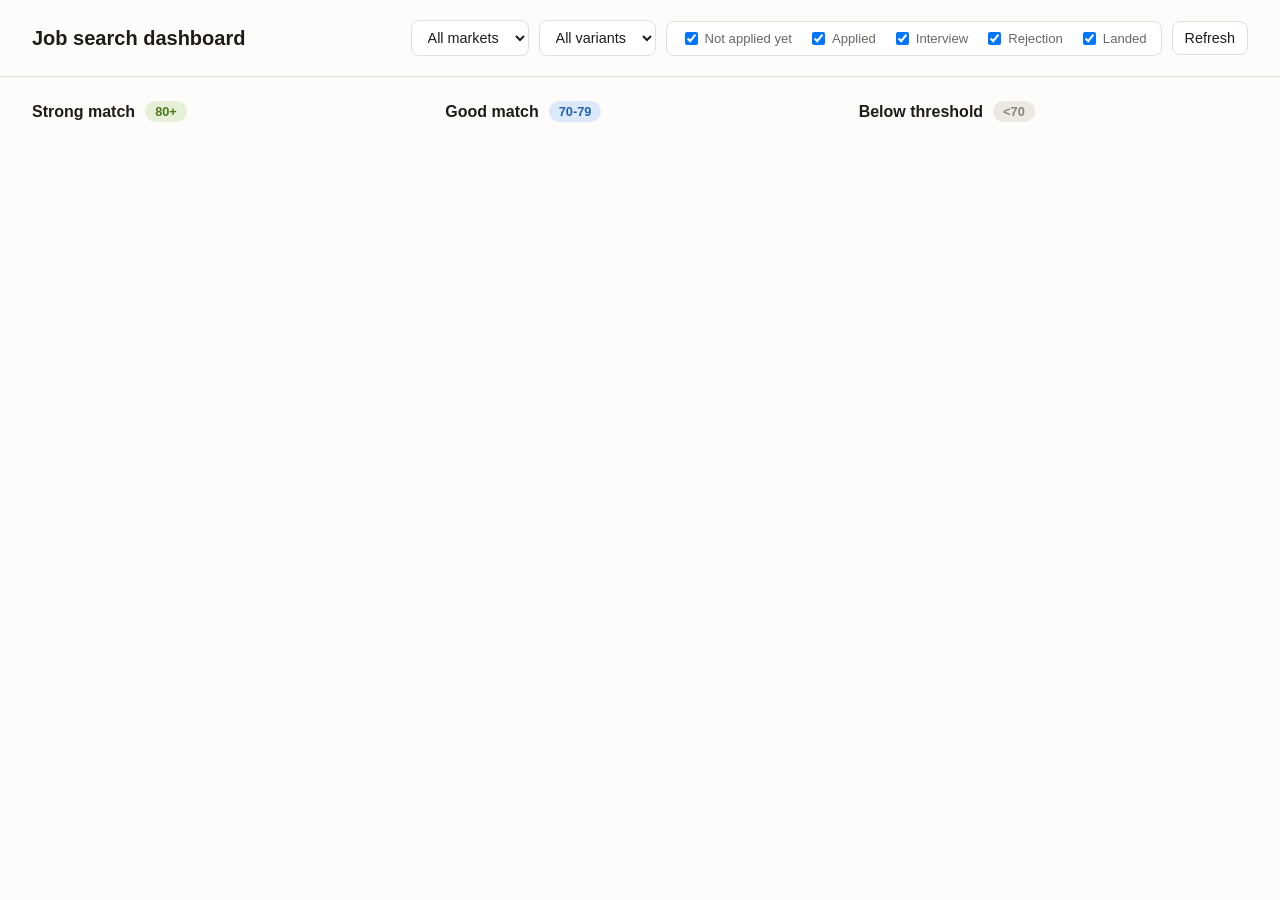
==== templates/index.html @ 06a0555b "mvp" ====
<!doctype html>
<html lang="en">
<head>
  <meta charset="utf-8">
  <meta name="viewport" content="width=device-width, initial-scale=1">
  <title>Job Search Dashboard</title>
  <link rel="stylesheet" href="/static/style.css">
</head>
<body>
  <header class="topbar">
    <h1>Job search dashboard</h1>
    <div class="controls">
      <select id="marketFilter">
        <option value="all">All markets</option>
        <option value="UK">UK</option>
        <option value="US">US</option>
      </select>
      <select id="variantFilter">
        <option value="all">All variants</option>
      </select>
      <div class="status-filter" id="statusFilter"></div>
      <button id="refreshBtn">Refresh</button>
    </div>
  </header>

  <main>
    <div class="board" id="board">
      <section class="column" data-tier="strong">
        <div class="column-header">
          <span class="column-title">Strong match</span>
          <span class="badge badge-strong">80+</span>
          <span class="count" id="count-strong"></span>
        </div>
        <div class="cards" id="cards-strong"></div>
      </section>
      <section class="column" data-tier="good">
        <div class="column-header">
          <span class="column-title">Good match</span>
          <span class="badge badge-good">70-79</span>
          <span class="count" id="count-good"></span>
        </div>
        <div class="cards" id="cards-good"></div>
      </section>
      <section class="column" data-tier="below">
        <div class="column-header">
          <span class="column-title">Below threshold</span>
          <span class="badge badge-below">&lt;70</span>
          <span class="count" id="count-below"></span>
        </div>
        <div class="cards" id="cards-below"></div>
      </section>
    </div>

    <p class="empty-state" id="emptyState" hidden>No postings match the current filters.</p>
  </main>

  <div class="modal-backdrop" id="detailBackdrop" hidden>
    <section class="detail-panel" id="detailPanel" role="dialog" aria-modal="true">
      <button class="close-btn" id="closeDetail">&times;</button>
      <div class="detail-header">
        <h2 id="detailCompany"></h2>
        <span class="badge" id="detailScoreBadge"></span>
      </div>
      <div class="detail-role" id="detailRole"></div>
      <div class="detail-meta" id="detailMeta"></div>
      <h3 class="detail-section-label" id="detailSummaryLabel">Recruiter review</h3>
      <p class="detail-summary" id="detailSummary"></p>
      <div class="detail-row">
        <strong>Status:</strong>
        <select id="detailStatus"></select>
      </div>
      <div class="detail-row" id="detailAppliedRow" hidden>
        <strong>Applied status (from log):</strong> <span id="detailApplied"></span>
      </div>
      <div class="detail-row">
        <a id="detailUrl" href="#" target="_blank" rel="noopener">View posting</a>
      </div>
    </section>
  </div>

  <script src="/static/app.js"></script>
</body>
</html>
---- static/style.css ----
:root {
  --border: #e3e0da;
  --text: #1f1c18;
  --text-muted: #6b675f;
  --bg: #fdfcfb;
  --strong-bg: #e6f0d8;
  --strong-text: #4d7a1f;
  --good-bg: #dbe9fb;
  --good-text: #2563a8;
  --below-bg: #ece9e3;
  --below-text: #8a857a;
  --status-not-applied-bg: #ece9e3;
  --status-not-applied-text: #8a857a;
  --status-applied-bg: #dbe9fb;
  --status-applied-text: #2563a8;
  --status-interview-bg: #fbecd2;
  --status-interview-text: #a5720a;
  --status-rejection-bg: #fbdede;
  --status-rejection-text: #b23a3a;
  --status-landed-bg: #e6f0d8;
  --status-landed-text: #4d7a1f;
}

* { box-sizing: border-box; }

body {
  margin: 0;
  font-family: -apple-system, "Segoe UI", Helvetica, Arial, sans-serif;
  background: var(--bg);
  color: var(--text);
}

.topbar {
  display: flex;
  align-items: center;
  justify-content: space-between;
  padding: 20px 32px;
  border-bottom: 1px solid var(--border);
}

.topbar h1 {
  font-size: 1.25rem;
  font-weight: 600;
  margin: 0;
}

.status-filter {
  display: flex;
  gap: 4px;
  align-items: center;
  border: 1px solid var(--border);
  border-radius: 8px;
  padding: 4px 8px;
  background: #fff;
}

.status-filter label {
  display: flex;
  align-items: center;
  gap: 4px;
  font-size: 0.82rem;
  color: var(--text-muted);
  padding: 3px 6px;
  border-radius: 6px;
  cursor: pointer;
  white-space: nowrap;
}

.status-filter label:hover {
  background: #f4f2ee;
}

.status-filter input[type="checkbox"] {
  cursor: pointer;
}

.controls {
  display: flex;
  gap: 10px;
  align-items: center;
}

select, button {
  font-size: 0.9rem;
  padding: 8px 12px;
  border: 1px solid var(--border);
  border-radius: 8px;
  background: #fff;
  color: var(--text);
}

button {
  cursor: pointer;
}

button:hover {
  background: #f4f2ee;
}

button:disabled {
  cursor: not-allowed;
  opacity: 0.5;
  background: #f4f2ee;
}

main {
  padding: 24px 32px 64px;
}

.board {
  display: grid;
  grid-template-columns: repeat(3, 1fr);
  gap: 24px;
  align-items: start;
}

.column-header {
  display: flex;
  align-items: center;
  gap: 10px;
  margin-bottom: 14px;
}

.column-title {
  font-size: 1rem;
  font-weight: 600;
}

.count {
  color: var(--text-muted);
  font-size: 0.85rem;
  margin-left: auto;
}

.badge {
  display: inline-block;
  padding: 3px 10px;
  border-radius: 999px;
  font-size: 0.8rem;
  font-weight: 600;
}

.badge-strong { background: var(--strong-bg); color: var(--strong-text); }
.badge-good { background: var(--good-bg); color: var(--good-text); }
.badge-below { background: var(--below-bg); color: var(--below-text); }

.cards {
  display: flex;
  flex-direction: column;
  gap: 12px;
}

.card {
  border: 1px solid var(--border);
  border-radius: 10px;
  padding: 14px 16px;
  background: #fff;
  cursor: pointer;
  transition: box-shadow 0.15s ease, border-color 0.15s ease;
}

.card:hover {
  box-shadow: 0 2px 8px rgba(0,0,0,0.06);
  border-color: #d4d0c8;
}

.card.selected {
  border-color: var(--text);
}

.card-company {
  font-weight: 600;
  font-size: 0.98rem;
}

.card-role {
  color: var(--text-muted);
  font-size: 0.88rem;
  margin-top: 2px;
}

.card-footer {
  display: flex;
  align-items: center;
  justify-content: space-between;
  margin-top: 12px;
}

.card-variant {
  color: var(--text-muted);
  font-size: 0.85rem;
}

.status-tag {
  display: inline-block;
  margin-top: 10px;
  padding: 2px 8px;
  border-radius: 999px;
  font-size: 0.75rem;
  font-weight: 600;
}

.status-tag-select {
  display: inline-block;
  margin-top: 10px;
  padding: 3px 8px;
  border-radius: 999px;
  font-size: 0.75rem;
  font-weight: 600;
  border: none;
  cursor: pointer;
}

.status-tag-select:hover {
  filter: brightness(0.96);
}

.status-tag-select:disabled {
  cursor: not-allowed;
  opacity: 0.6;
}

.status-not-applied { background: var(--status-not-applied-bg); color: var(--status-not-applied-text); }
.status-applied { background: var(--status-applied-bg); color: var(--status-applied-text); }
.status-interview { background: var(--status-interview-bg); color: var(--status-interview-text); }
.status-rejection { background: var(--status-rejection-bg); color: var(--status-rejection-text); }
.status-landed { background: var(--status-landed-bg); color: var(--status-landed-text); }

.modal-backdrop {
  position: fixed;
  inset: 0;
  background: rgba(31, 28, 24, 0.45);
  display: flex;
  align-items: center;
  justify-content: center;
  padding: 24px;
  z-index: 100;
}

.modal-backdrop[hidden] {
  display: none;
}

.detail-panel {
  border: 1px solid var(--border);
  border-radius: 12px;
  padding: 28px 32px;
  background: #fff;
  width: 100%;
  max-width: 720px;
  max-height: calc(100vh - 48px);
  overflow-y: auto;
  position: relative;
  box-shadow: 0 12px 40px rgba(0, 0, 0, 0.18);
}

.close-btn {
  position: absolute;
  top: 14px;
  right: 14px;
  border: none;
  background: none;
  font-size: 1.3rem;
  line-height: 1;
  color: var(--text-muted);
  padding: 4px 8px;
}

.close-btn:hover {
  background: #f4f2ee;
  border-radius: 6px;
}

.detail-header {
  display: flex;
  align-items: center;
  gap: 12px;
}

.detail-header h2 {
  margin: 0;
  font-size: 1.15rem;
}

.detail-role {
  color: var(--text-muted);
  margin-top: 2px;
  font-size: 0.95rem;
}

.detail-meta {
  color: var(--text-muted);
  font-size: 0.82rem;
  margin-top: 8px;
}

.detail-section-label {
  font-size: 0.78rem;
  font-weight: 600;
  text-transform: uppercase;
  letter-spacing: 0.04em;
  color: var(--text-muted);
  margin: 18px 0 6px;
}

.detail-summary {
  margin: 0 0 16px;
  line-height: 1.55;
  font-size: 0.95rem;
  white-space: pre-line;
}

.detail-row {
  font-size: 0.9rem;
  margin-bottom: 8px;
}

.detail-row a {
  color: #2563a8;
}

.empty-state {
  color: var(--text-muted);
  margin-top: 40px;
  text-align: center;
}
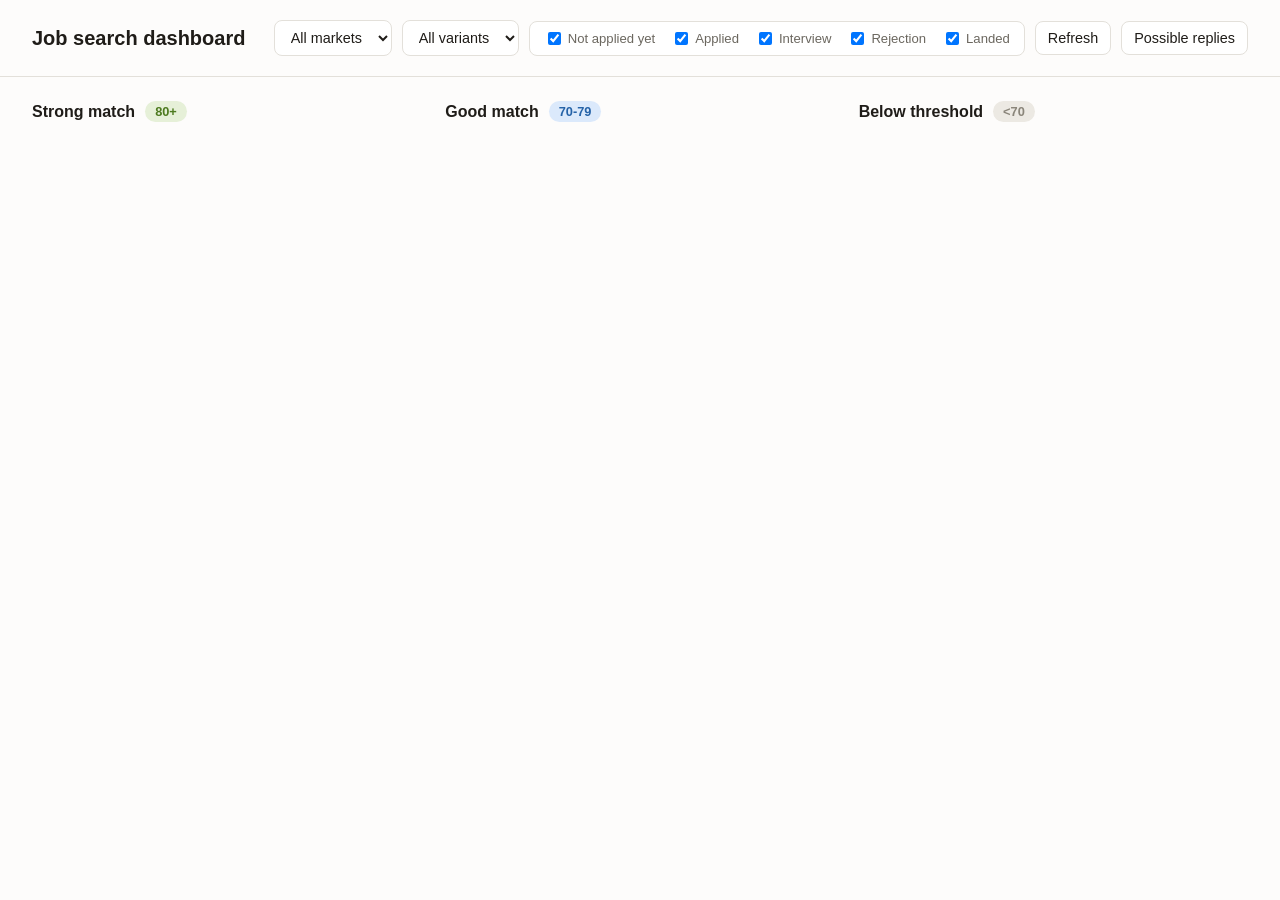
==== commit 352d6522: "more polished" ====
--- a/templates/index.html
+++ b/templates/index.html
@@ -20,6 +20,7 @@
       </select>
       <div class="status-filter" id="statusFilter"></div>
       <button id="refreshBtn">Refresh</button>
+      <a class="nav-link" href="/replies">Possible replies</a>
     </div>
   </header>
 
--- a/static/style.css
+++ b/static/style.css
@@ -151,6 +151,7 @@
 }
 
 .card {
+  position: relative;
   border: 1px solid var(--border);
   border-radius: 10px;
   padding: 14px 16px;
@@ -168,9 +169,38 @@
   border-color: var(--text);
 }
 
+.card-delete-btn {
+  position: absolute;
+  top: 8px;
+  right: 8px;
+  width: 24px;
+  height: 24px;
+  display: flex;
+  align-items: center;
+  justify-content: center;
+  border: none;
+  background: transparent;
+  color: var(--text-muted);
+  border-radius: 6px;
+  padding: 0;
+  cursor: pointer;
+  opacity: 0;
+  transition: opacity 0.12s ease, background 0.12s ease, color 0.12s ease;
+}
+
+.card:hover .card-delete-btn {
+  opacity: 1;
+}
+
+.card-delete-btn:hover {
+  background: var(--status-rejection-bg);
+  color: var(--status-rejection-text);
+}
+
 .card-company {
   font-weight: 600;
   font-size: 0.98rem;
+  padding-right: 20px;
 }
 
 .card-role {
@@ -324,3 +354,108 @@
   margin-top: 40px;
   text-align: center;
 }
+
+.nav-link {
+  font-size: 0.9rem;
+  padding: 8px 12px;
+  border: 1px solid var(--border);
+  border-radius: 8px;
+  background: #fff;
+  color: var(--text);
+  text-decoration: none;
+}
+
+.nav-link:hover {
+  background: #f4f2ee;
+}
+
+.page-hint {
+  color: var(--text-muted);
+  font-size: 0.88rem;
+  margin: 0 0 20px;
+  max-width: 720px;
+}
+
+.reply-list {
+  display: flex;
+  flex-direction: column;
+  gap: 12px;
+  max-width: 720px;
+}
+
+.reply-card {
+  border: 1px solid var(--border);
+  border-radius: 10px;
+  padding: 14px 16px;
+  background: #fff;
+}
+
+.reply-card-header {
+  display: flex;
+  align-items: center;
+  justify-content: space-between;
+  gap: 10px;
+}
+
+.reply-company {
+  font-weight: 600;
+  font-size: 0.98rem;
+}
+
+.reply-type {
+  display: inline-block;
+  padding: 2px 8px;
+  border-radius: 999px;
+  font-size: 0.75rem;
+  font-weight: 600;
+  white-space: nowrap;
+  background: var(--status-not-applied-bg);
+  color: var(--status-not-applied-text);
+}
+
+.reply-type-rejection { background: var(--status-rejection-bg); color: var(--status-rejection-text); }
+.reply-type-interview-request { background: var(--status-interview-bg); color: var(--status-interview-text); }
+.reply-type-application-received { background: var(--status-applied-bg); color: var(--status-applied-text); }
+.reply-type-offer { background: var(--status-landed-bg); color: var(--status-landed-text); }
+
+.reply-role {
+  color: var(--text-muted);
+  font-size: 0.88rem;
+  margin-top: 2px;
+}
+
+.reply-subject {
+  font-size: 0.92rem;
+  margin-top: 8px;
+  font-weight: 500;
+}
+
+.reply-snippet {
+  color: var(--text-muted);
+  font-size: 0.86rem;
+  margin-top: 4px;
+  line-height: 1.4;
+}
+
+.reply-meta {
+  color: var(--text-muted);
+  font-size: 0.78rem;
+  margin-top: 10px;
+}
+
+.reply-actions {
+  display: flex;
+  gap: 10px;
+  align-items: center;
+  margin-top: 10px;
+}
+
+.reply-actions a {
+  color: #2563a8;
+  font-size: 0.88rem;
+}
+
+.reply-actions button {
+  font-size: 0.82rem;
+  padding: 5px 10px;
+}
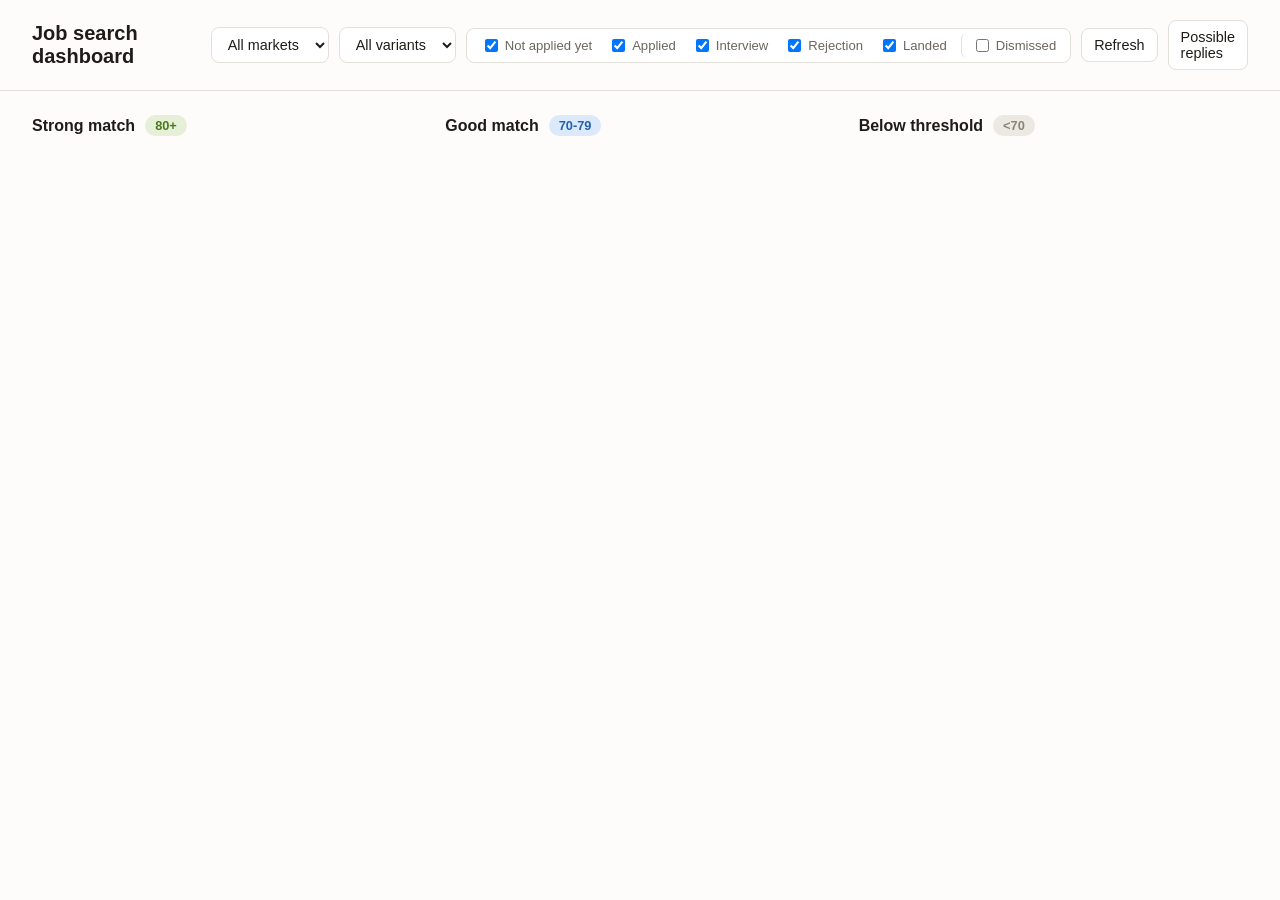
==== commit 57499c66: "Add INTL market support and unify score-cutoff handling Reads a third data source, intl_pipeline_log" ====
--- a/templates/index.html
+++ b/templates/index.html
@@ -14,6 +14,7 @@
         <option value="all">All markets</option>
         <option value="UK">UK</option>
         <option value="US">US</option>
+        <option value="INTL">Intl</option>
       </select>
       <select id="variantFilter">
         <option value="all">All variants</option>
--- a/static/style.css
+++ b/static/style.css
@@ -74,6 +74,12 @@
   cursor: pointer;
 }
 
+.status-filter-dismissed {
+  margin-left: 4px;
+  padding-left: 10px !important;
+  border-left: 1px solid var(--border);
+}
+
 .controls {
   display: flex;
   gap: 10px;
@@ -195,6 +201,19 @@
 .card-delete-btn:hover {
   background: var(--status-rejection-bg);
   color: var(--status-rejection-text);
+}
+
+.card-restore-btn:hover {
+  background: var(--status-landed-bg);
+  color: var(--status-landed-text);
+}
+
+.card-dismissed {
+  opacity: 0.6;
+}
+
+.card-dismissed:hover {
+  opacity: 0.85;
 }
 
 .card-company {
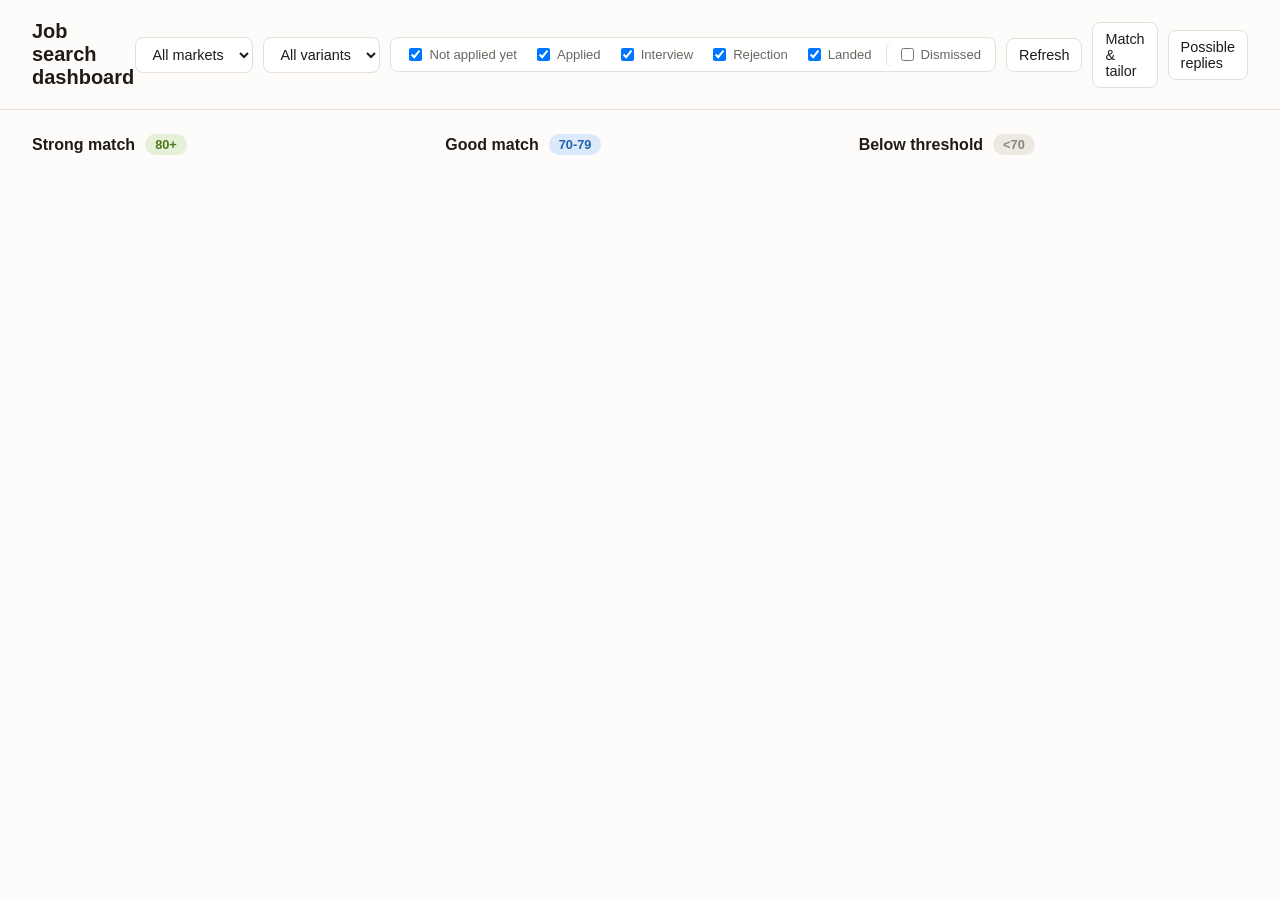
==== commit 11a542c9: "v1" ====
--- a/templates/index.html
+++ b/templates/index.html
@@ -21,6 +21,7 @@
       </select>
       <div class="status-filter" id="statusFilter"></div>
       <button id="refreshBtn">Refresh</button>
+      <a class="nav-link" href="/tailor">Match &amp; tailor</a>
       <a class="nav-link" href="/replies">Possible replies</a>
     </div>
   </header>
@@ -70,6 +71,7 @@
       <div class="detail-row">
         <strong>Status:</strong>
         <select id="detailStatus"></select>
+        <span class="status-date" id="detailStatusDate" hidden></span>
       </div>
       <div class="detail-row" id="detailAppliedRow" hidden>
         <strong>Applied status (from log):</strong> <span id="detailApplied"></span>
--- a/static/style.css
+++ b/static/style.css
@@ -269,6 +269,13 @@
   opacity: 0.6;
 }
 
+.status-date {
+  display: inline-block;
+  margin-left: 6px;
+  font-size: 0.72rem;
+  color: var(--text-muted);
+}
+
 .status-not-applied { background: var(--status-not-applied-bg); color: var(--status-not-applied-text); }
 .status-applied { background: var(--status-applied-bg); color: var(--status-applied-text); }
 .status-interview { background: var(--status-interview-bg); color: var(--status-interview-text); }
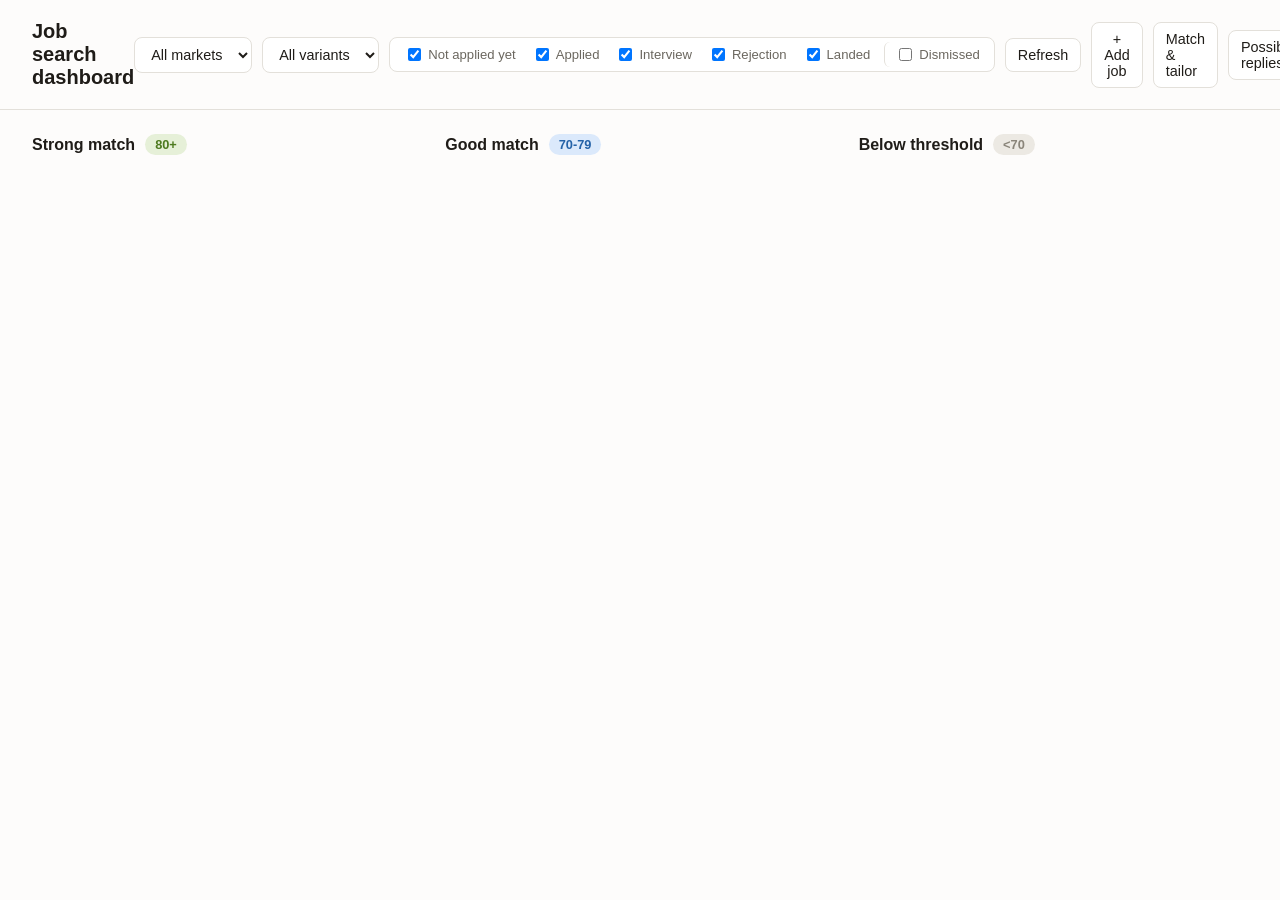
==== commit eea669ec: "export fix" ====
--- a/templates/index.html
+++ b/templates/index.html
@@ -21,6 +21,7 @@
       </select>
       <div class="status-filter" id="statusFilter"></div>
       <button id="refreshBtn">Refresh</button>
+      <button id="addJobBtn">+ Add job</button>
       <a class="nav-link" href="/tailor">Match &amp; tailor</a>
       <a class="nav-link" href="/replies">Possible replies</a>
     </div>
@@ -82,6 +83,50 @@
     </section>
   </div>
 
+  <div class="modal-backdrop" id="addJobBackdrop" hidden>
+    <section class="detail-panel add-job-panel" id="addJobPanel" role="dialog" aria-modal="true">
+      <button class="close-btn" id="closeAddJob" type="button">&times;</button>
+      <h2>Add job</h2>
+      <form id="addJobForm">
+        <div class="form-field">
+          <label for="addJobCompany">Company</label>
+          <input id="addJobCompany" type="text" required>
+        </div>
+        <div class="form-field">
+          <label for="addJobRole">Role title</label>
+          <input id="addJobRole" type="text" required>
+        </div>
+        <div class="form-row">
+          <div class="form-field">
+            <label for="addJobMarket">Market</label>
+            <select id="addJobMarket">
+              <option value="UK">UK</option>
+              <option value="US">US</option>
+              <option value="INTL">Intl</option>
+            </select>
+          </div>
+          <div class="form-field" id="addJobCountryField" hidden>
+            <label for="addJobCountry">Country code</label>
+            <input id="addJobCountry" type="text" maxlength="2" placeholder="DE">
+          </div>
+          <div class="form-field">
+            <label for="addJobStatus">Status</label>
+            <select id="addJobStatus"></select>
+          </div>
+        </div>
+        <div class="form-field">
+          <label for="addJobUrl">Posting link (optional)</label>
+          <input id="addJobUrl" type="text" placeholder="https://...">
+        </div>
+        <p class="form-error" id="addJobError" hidden></p>
+        <div class="form-actions">
+          <button type="button" id="cancelAddJob">Cancel</button>
+          <button type="submit" class="btn-primary" id="submitAddJob">Add job</button>
+        </div>
+      </form>
+    </section>
+  </div>
+
   <script src="/static/app.js"></script>
 </body>
 </html>
--- a/static/style.css
+++ b/static/style.css
@@ -381,6 +381,67 @@
   text-align: center;
 }
 
+.add-job-panel {
+  max-width: 420px;
+}
+
+.add-job-panel h2 {
+  margin: 0 0 16px;
+  font-size: 1.15rem;
+}
+
+.form-field {
+  display: flex;
+  flex-direction: column;
+  gap: 4px;
+  margin-bottom: 14px;
+  flex: 1;
+}
+
+.form-field label {
+  font-size: 0.8rem;
+  font-weight: 600;
+  color: var(--text-muted);
+}
+
+.form-field input {
+  font-size: 0.9rem;
+  padding: 8px 10px;
+  border: 1px solid var(--border);
+  border-radius: 8px;
+  background: #fff;
+  color: var(--text);
+  font-family: inherit;
+}
+
+.form-row {
+  display: flex;
+  gap: 12px;
+}
+
+.form-error {
+  color: var(--status-rejection-text);
+  font-size: 0.85rem;
+  margin: -4px 0 12px;
+}
+
+.form-actions {
+  display: flex;
+  justify-content: flex-end;
+  gap: 10px;
+  margin-top: 4px;
+}
+
+.btn-primary {
+  background: var(--text);
+  color: #fff;
+  border-color: var(--text);
+}
+
+.btn-primary:hover {
+  background: #34302a;
+}
+
 .nav-link {
   font-size: 0.9rem;
   padding: 8px 12px;
